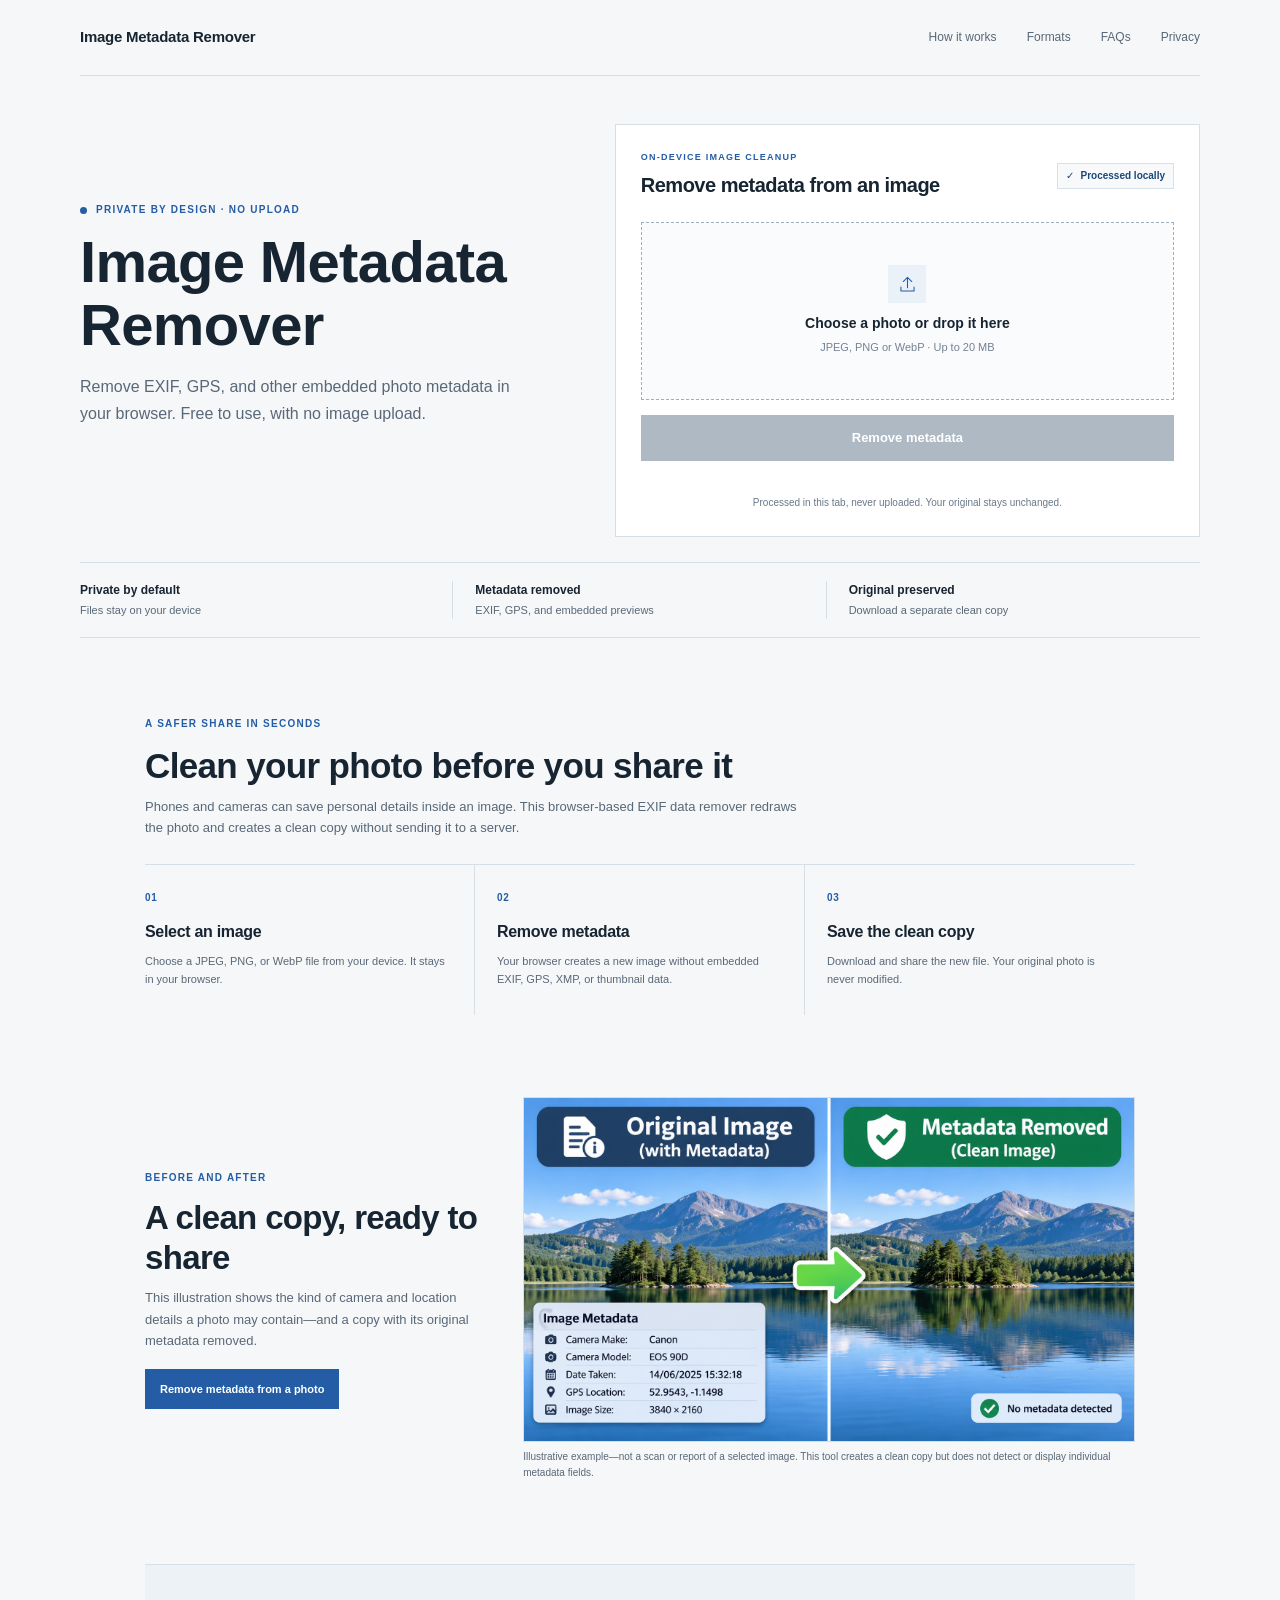
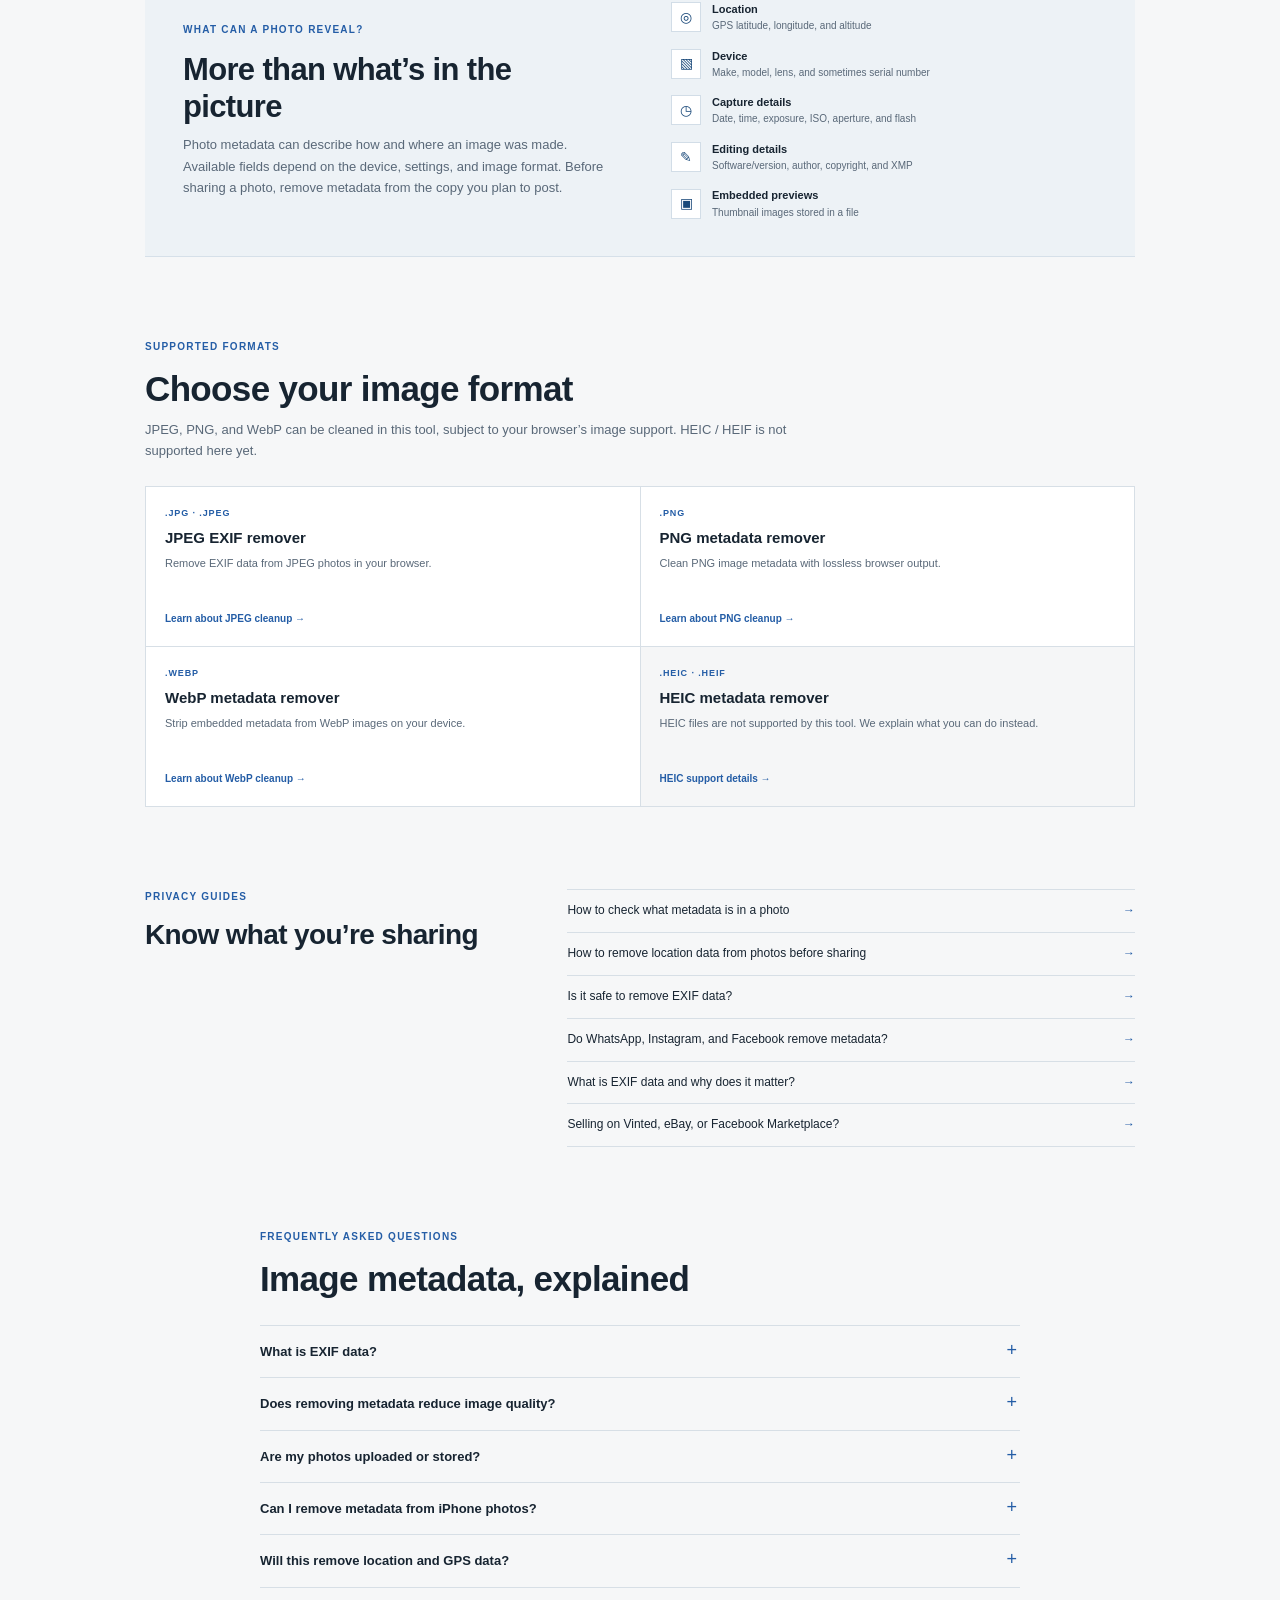
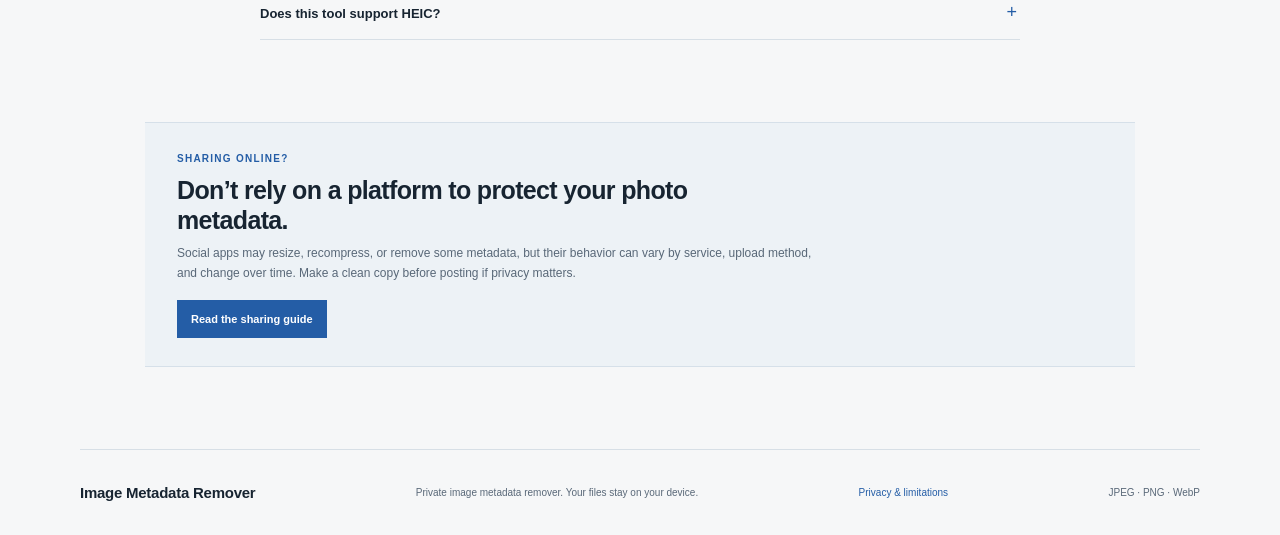
==== index.html @ 54ff292c "first commit" ====
<!doctype html>
<html lang="en">
<head>
  <meta charset="utf-8">
  <meta name="viewport" content="width=device-width, initial-scale=1">
  <meta name="description" content="Remove metadata from photos in your browser. This free image metadata remover processes JPEG, PNG and WebP files on your device—no upload required.">
  <meta name="theme-color" content="#f4f6f8">
  <title>Image Metadata Remover — Remove EXIF Data Privately</title>
  <link rel="canonical" href="https://imagemetadataremover.tools/">
  <link rel="icon" href="favicon.ico" type="image/x-icon">
  <link rel="stylesheet" href="styles.css">
  <script type="application/ld+json">
  {
    "@context": "https://schema.org",
    "@type": "FAQPage",
    "mainEntity": [
      {
        "@type": "Question",
        "name": "What is EXIF data?",
        "acceptedAnswer": {
          "@type": "Answer",
          "text": "EXIF (Exchangeable Image File Format) is information saved inside many photos by a camera or phone. It may include the date and time a photo was taken, camera settings, device model, and sometimes GPS location."
        }
      },
      {
        "@type": "Question",
        "name": "Does removing metadata reduce image quality?",
        "acceptedAnswer": {
          "@type": "Answer",
          "text": "PNG output is lossless. JPEG and WebP are re-encoded by your browser and may lose some quality; choose a higher quality setting to reduce that change. Your original file is not altered."
        }
      },
      {
        "@type": "Question",
        "name": "Are my photos uploaded or stored?",
        "acceptedAnswer": {
          "@type": "Answer",
          "text": "No. The image is decoded and re-encoded locally in your browser. This site does not send the selected image to an image-processing server."
        }
      },
      {
        "@type": "Question",
        "name": "Can I remove metadata from iPhone photos?",
        "acceptedAnswer": {
          "@type": "Answer",
          "text": "JPEG and PNG photos from an iPhone are supported. Many newer iPhone photos use HEIC / HEIF, which this tool cannot process. We do not accept those files or upload them for conversion."
        }
      },
      {
        "@type": "Question",
        "name": "Will this remove location and GPS data?",
        "acceptedAnswer": {
          "@type": "Answer",
          "text": "The clean output is newly created from the image pixels, so the original embedded EXIF and GPS fields are not carried over. The image’s visible content is retained."
        }
      },
      {
        "@type": "Question",
        "name": "Does this tool support HEIC?",
        "acceptedAnswer": {
          "@type": "Answer",
          "text": "No. HEIC / HEIF decoding and encoding are not included. The tool supports JPEG, PNG, and WebP only when your browser can decode and encode them."
        }
      }
    ]
  }
  </script>
  <script src="app.js" defer></script>
</head>
<body>
  <a class="skip-link" href="#main">Skip to content</a>
  <header class="site-header">
    <a class="brand" href="/" aria-label="Image Metadata Remover home">
      <span>Image Metadata Remover</span>
    </a>
    <nav aria-label="Main navigation">
      <a href="#how-it-works">How it works</a>
      <a href="#formats">Formats</a>
      <a href="#faqs">FAQs</a>
      <a href="/privacy/">Privacy</a>
    </nav>
  </header>

  <main id="main">
    <section class="hero">
      <p class="eyebrow"><span class="privacy-dot"></span> Private by design · No upload</p>
      <h1>Image Metadata Remover</h1>
      <p class="hero-copy">Remove EXIF, GPS, and other embedded photo metadata in your browser. Free to use, with no image upload.</p>
    </section>

    <section class="tool-card" id="tool" aria-labelledby="tool-heading">
      <div class="tool-heading">
        <div>
          <p class="eyebrow">On-device image cleanup</p>
          <h2 id="tool-heading">Remove metadata from an image</h2>
        </div>
        <span class="local-badge"><span aria-hidden="true">✓</span> Processed locally</span>
      </div>

      <label class="drop-zone" id="drop-zone" for="image-file">
        <span class="upload-icon" aria-hidden="true">
          <svg viewBox="0 0 32 32" focusable="false"><path d="M16 21V5m0 0L9.5 11.5M16 5l6.5 6.5M6 20v6h20v-6"/></svg>
        </span>
        <span class="drop-title">Choose a photo or drop it here</span>
        <span class="drop-caption">JPEG, PNG or WebP · Up to 20 MB</span>
        <input id="image-file" type="file" accept="image/jpeg,image/png,image/webp,.jpg,.jpeg,.png,.webp">
      </label>

      <div class="file-summary" id="file-summary" hidden>
        <div class="file-icon" aria-hidden="true">IMG</div>
        <div class="file-details">
          <strong id="file-name"></strong>
          <span id="file-info"></span>
        </div>
        <button class="text-button" type="button" id="remove-file" aria-label="Remove selected image">Remove</button>
      </div>

      <div class="quality-control" id="quality-control" hidden>
        <label for="quality">JPEG / WebP output quality <output id="quality-value" for="quality">92%</output></label>
        <input id="quality" type="range" min="60" max="100" value="92">
        <p>Higher quality usually means a larger file. PNG output is lossless and ignores this setting.</p>
      </div>

      <button class="primary-button" type="button" id="clean-button" disabled>Remove metadata</button>
      <p class="status-message" id="status-message" role="status" aria-live="polite"></p>
      <p class="privacy-note">Processed in this tab, never uploaded. Your original stays unchanged.</p>
    </section>

    <section class="trust-strip" aria-label="Privacy and file handling">
      <div><strong>Private by default</strong><span>Files stay on your device</span></div>
      <div><strong>Metadata removed</strong><span>EXIF, GPS, and embedded previews</span></div>
      <div><strong>Original preserved</strong><span>Download a separate clean copy</span></div>
    </section>

    <section class="content-section" id="how-it-works">
      <div class="section-intro">
        <p class="eyebrow">A safer share in seconds</p>
        <h2>Clean your photo before you share it</h2>
        <p>Phones and cameras can save personal details inside an image. This browser-based EXIF data remover redraws the photo and creates a clean copy without sending it to a server.</p>
      </div>
      <div class="steps-grid">
        <article class="step-card"><span class="step-number">01</span><h3>Select an image</h3><p>Choose a JPEG, PNG, or WebP file from your device. It stays in your browser.</p></article>
        <article class="step-card"><span class="step-number">02</span><h3>Remove metadata</h3><p>Your browser creates a new image without embedded EXIF, GPS, XMP, or thumbnail data.</p></article>
        <article class="step-card"><span class="step-number">03</span><h3>Save the clean copy</h3><p>Download and share the new file. Your original photo is never modified.</p></article>
      </div>
    </section>

    <section class="example-section" aria-labelledby="example-heading">
      <div class="example-copy">
        <p class="eyebrow">Before and after</p>
        <h2 id="example-heading">A clean copy, ready to share</h2>
        <p>This illustration shows the kind of camera and location details a photo may contain—and a copy with its original metadata removed.</p>
        <a class="secondary-button" href="/#tool">Remove metadata from a photo</a>
      </div>
      <figure class="example-figure">
        <img src="images/before-after-image-metadata.png" alt="Illustration comparing an original landscape photo with camera and GPS metadata to a clean copy marked metadata removed." loading="lazy" decoding="async">
        <figcaption>Illustrative example—not a scan or report of a selected image. This tool creates a clean copy but does not detect or display individual metadata fields.</figcaption>
      </figure>
    </section>

    <section class="metadata-section">
      <div class="metadata-copy">
        <p class="eyebrow">What can a photo reveal?</p>
        <h2>More than what’s in the picture</h2>
        <p>Photo metadata can describe how and where an image was made. Available fields depend on the device, settings, and image format. Before sharing a photo, remove metadata from the copy you plan to post.</p>
      </div>
      <ul class="metadata-list">
        <li><span class="metadata-symbol">◎</span><span><strong>Location</strong><small>GPS latitude, longitude, and altitude</small></span></li>
        <li><span class="metadata-symbol">▧</span><span><strong>Device</strong><small>Make, model, lens, and sometimes serial number</small></span></li>
        <li><span class="metadata-symbol">◷</span><span><strong>Capture details</strong><small>Date, time, exposure, ISO, aperture, and flash</small></span></li>
        <li><span class="metadata-symbol">✎</span><span><strong>Editing details</strong><small>Software/version, author, copyright, and XMP</small></span></li>
        <li><span class="metadata-symbol">▣</span><span><strong>Embedded previews</strong><small>Thumbnail images stored in a file</small></span></li>
      </ul>
    </section>

    <section class="content-section formats-section" id="formats">
      <div class="section-intro">
        <p class="eyebrow">Supported formats</p>
        <h2>Choose your image format</h2>
        <p>JPEG, PNG, and WebP can be cleaned in this tool, subject to your browser’s image support. HEIC / HEIF is not supported here yet.</p>
      </div>
      <div class="format-grid">
        <a class="format-card" href="/pages/jpeg-exif-remover/"><span class="format-label">.JPG · .JPEG</span><strong>JPEG EXIF remover</strong><span>Remove EXIF data from JPEG photos in your browser.</span><span class="card-link">Learn about JPEG cleanup →</span></a>
        <a class="format-card" href="/pages/png-metadata-remover/"><span class="format-label">.PNG</span><strong>PNG metadata remover</strong><span>Clean PNG image metadata with lossless browser output.</span><span class="card-link">Learn about PNG cleanup →</span></a>
        <a class="format-card" href="/pages/webp-metadata-remover/"><span class="format-label">.WEBP</span><strong>WebP metadata remover</strong><span>Strip embedded metadata from WebP images on your device.</span><span class="card-link">Learn about WebP cleanup →</span></a>
        <a class="format-card format-card-muted" href="/pages/heic-metadata-remover/"><span class="format-label">.HEIC · .HEIF</span><strong>HEIC metadata remover</strong><span>HEIC files are not supported by this tool. We explain what you can do instead.</span><span class="card-link">HEIC support details →</span></a>
      </div>
    </section>

    <section class="guides-section">
      <div class="section-intro">
        <p class="eyebrow">Privacy guides</p>
        <h2>Know what you’re sharing</h2>
      </div>
      <div class="guide-links">
        <a href="/guides/check-photo-metadata/">How to check what metadata is in a photo <span>→</span></a>
        <a href="/guides/remove-location-from-photos/">How to remove location data from photos before sharing <span>→</span></a>
        <a href="/guides/is-it-safe-to-remove-exif/">Is it safe to remove EXIF data? <span>→</span></a>
        <a href="/guides/social-media-metadata/">Do WhatsApp, Instagram, and Facebook remove metadata? <span>→</span></a>
        <a href="/guides/what-is-exif-data/">What is EXIF data and why does it matter? <span>→</span></a>
        <a href="/guides/marketplace-photo-privacy/">Selling on Vinted, eBay, or Facebook Marketplace? <span>→</span></a>
      </div>
    </section>

    <section class="faq-section" id="faqs">
      <div class="section-intro">
        <p class="eyebrow">Frequently asked questions</p>
        <h2>Image metadata, explained</h2>
      </div>
      <div class="faq-list">
        <details><summary>What is EXIF data?</summary><p>EXIF (Exchangeable Image File Format) is information saved inside many photos by a camera or phone. It may include the date and time a photo was taken, camera settings, device model, and sometimes GPS location.</p></details>
        <details><summary>Does removing metadata reduce image quality?</summary><p>PNG output is lossless. JPEG and WebP are re-encoded by your browser and may lose some quality; choose a higher quality setting to reduce that change. Your original file is not altered.</p></details>
        <details><summary>Are my photos uploaded or stored?</summary><p>No. The image is decoded and re-encoded locally in your browser. This site does not send the selected image to an image-processing server.</p></details>
        <details><summary>Can I remove metadata from iPhone photos?</summary><p>JPEG and PNG photos from an iPhone are supported. Many newer iPhone photos use HEIC / HEIF, which this tool cannot process. We do not accept those files or upload them for conversion.</p></details>
        <details><summary>Will this remove location and GPS data?</summary><p>The clean output is newly created from the image pixels, so the original embedded EXIF and GPS fields are not carried over. The image’s visible content is retained.</p></details>
        <details><summary>Does this tool support HEIC?</summary><p>No. HEIC / HEIF decoding and encoding are not included. The tool supports JPEG, PNG, and WebP only when your browser can decode and encode them.</p></details>
      </div>
    </section>

    <section class="social-note">
      <p class="eyebrow">Sharing online?</p>
      <h2>Don’t rely on a platform to protect your photo metadata.</h2>
      <p>Social apps may resize, recompress, or remove some metadata, but their behavior can vary by service, upload method, and change over time. Make a clean copy before posting if privacy matters.</p>
      <a class="secondary-button" href="/guides/social-media-metadata/">Read the sharing guide</a>
    </section>
  </main>

  <footer class="site-footer">
    <a class="brand" href="/"><span>Image Metadata Remover</span></a>
    <p>Private image metadata remover. Your files stay on your device.</p>
    <a href="/privacy/">Privacy &amp; limitations</a>
    <span class="footer-formats">JPEG · PNG · WebP</span>
  </footer>
</body>
</html>
---- styles.css ----
:root {
  color-scheme: light;
  --ink: #172431;
  --muted: #596878;
  --accent: #245da6;
  --accent-dark: #194879;
  --accent-soft: #eaf1f8;
  --paper: #f6f7f8;
  --line: #d7dfe6;
  --white: #fff;
  font-family: "Segoe UI", Arial, sans-serif;
  font-synthesis: none;
  text-rendering: optimizeLegibility;
}

* { box-sizing: border-box; }
[hidden] { display: none !important; }

body {
  margin: 0;
  color: var(--ink);
  background: var(--paper);
  font-size: 15px;
  line-height: 1.65;
}

a { color: inherit; }
button, input { font: inherit; }

.skip-link {
  position: absolute;
  z-index: 5;
  top: -60px;
  left: 16px;
  padding: 10px 14px;
  background: var(--white);
}
.skip-link:focus { top: 12px; }

.site-header, .site-footer {
  width: min(1120px, calc(100% - 48px));
  margin: 0 auto;
  display: flex;
  align-items: center;
  justify-content: space-between;
}
.site-header {
  min-height: 76px;
  border-bottom: 1px solid var(--line);
}
.brand {
  display: inline-flex;
  align-items: center;
  color: var(--ink);
  font-size: 15px;
  font-weight: 700;
  letter-spacing: -.25px;
  text-decoration: none;
}
.site-header nav { display: flex; gap: 30px; }
.site-header nav a {
  color: var(--muted);
  font-size: 12px;
  text-decoration: none;
}
.site-header nav a:hover, .guide-links a:hover { color: var(--accent); }

h1, h2, h3, p { margin-top: 0; }
h1, h2, h3 { letter-spacing: -.65px; }

main:not(.subpage-main) {
  display: grid;
  width: min(1120px, calc(100% - 48px));
  margin: 0 auto;
  padding-top: 26px;
  grid-template-columns: minmax(0, .9fr) minmax(0, 1.1fr);
  column-gap: 56px;
}
.hero {
  grid-column: 1;
  align-self: center;
  width: auto;
  margin: 20px 0 30px;
  text-align: left;
}
.eyebrow {
  margin: 0 0 12px;
  color: var(--accent);
  font-size: 10px;
  font-weight: 700;
  letter-spacing: 1.25px;
  text-transform: uppercase;
}
.hero .eyebrow { display: flex; align-items: center; gap: 9px; }
.privacy-dot {
  width: 7px;
  height: 7px;
  border-radius: 50%;
  background: var(--accent);
}
h1 {
  max-width: 470px;
  margin-bottom: 18px;
  font-size: clamp(40px, 4.7vw, 58px);
  font-weight: 700;
  line-height: 1.08;
}
.hero-copy { max-width: 440px; margin: 0; color: var(--muted); font-size: 16px; }

.tool-card {
  grid-column: 2;
  grid-row: 1;
  width: auto;
  margin: 22px 0 0;
  padding: 25px;
  border: 1px solid var(--line);
  background: var(--white);
}
.tool-heading { display: flex; justify-content: space-between; align-items: center; gap: 16px; margin-bottom: 20px; }
.tool-heading .eyebrow { margin-bottom: 4px; font-size: 9px; }
.tool-heading h2 { margin: 0; font-size: 20px; letter-spacing: -.5px; }
.local-badge {
  padding: 4px 8px;
  border: 1px solid #d5e0eb;
  color: var(--accent-dark);
  background: #f7f9fb;
  font-size: 10px;
  font-weight: 600;
  white-space: nowrap;
}
.local-badge span { padding-right: 4px; }
.drop-zone {
  position: relative;
  display: flex;
  min-height: 178px;
  flex-direction: column;
  align-items: center;
  justify-content: center;
  border: 1px dashed #9eafbf;
  background: #fafbfd;
  cursor: pointer;
  transition: background .15s, border-color .15s;
}
.drop-zone:hover, .drop-zone.dragging { border-color: var(--accent); background: #f3f7fb; }
.drop-zone:focus-within { outline: 2px solid #86a9d0; outline-offset: 3px; }
.drop-zone input { position: absolute; width: 1px; height: 1px; overflow: hidden; clip: rect(0, 0, 0, 0); }
.upload-icon {
  display: grid;
  width: 38px;
  height: 38px;
  margin-bottom: 9px;
  place-items: center;
  color: var(--accent);
  background: var(--accent-soft);
}
.upload-icon svg { width: 21px; fill: none; stroke: currentColor; stroke-linecap: round; stroke-linejoin: round; stroke-width: 1.6; }
.drop-title { font-size: 14px; font-weight: 600; }
.drop-caption { margin-top: 3px; color: #748292; font-size: 11px; }

.file-summary {
  display: flex;
  align-items: center;
  gap: 12px;
  margin-top: 14px;
  padding: 11px;
  border: 1px solid var(--line);
}
.file-icon { display: grid; width: 36px; height: 36px; flex: 0 0 auto; place-items: center; color: var(--accent-dark); background: var(--accent-soft); font-size: 9px; font-weight: 700; }
.file-details { display: flex; min-width: 0; flex: 1; flex-direction: column; }
.file-details strong { overflow: hidden; font-size: 12px; text-overflow: ellipsis; white-space: nowrap; }
.file-details span { color: var(--muted); font-size: 10px; }
.text-button { padding: 6px 8px; border: 0; color: var(--muted); background: transparent; cursor: pointer; font-size: 11px; }
.text-button:hover { color: #9c3434; }
.quality-control { margin: 17px 0 5px; }
.quality-control label { display: flex; justify-content: space-between; font-size: 11px; font-weight: 600; }
.quality-control output { color: var(--accent); }
.quality-control input { width: 100%; margin: 9px 0 0; accent-color: var(--accent); }
.quality-control p { margin: 0; color: #748292; font-size: 10px; }
.primary-button, .secondary-button {
  display: inline-flex;
  align-items: center;
  justify-content: center;
  border: 1px solid var(--accent);
  background: var(--accent);
  color: white;
  font-size: 13px;
  font-weight: 600;
  text-decoration: none;
  cursor: pointer;
  transition: background .15s, border-color .15s;
}
.primary-button { width: 100%; min-height: 46px; margin-top: 15px; }
.primary-button:hover:not(:disabled), .secondary-button:hover { border-color: var(--accent-dark); background: var(--accent-dark); }
.primary-button:disabled { border-color: #aeb9c4; background: #aeb9c4; cursor: not-allowed; }
.status-message { min-height: 19px; margin: 8px 0 0; color: var(--accent-dark); text-align: center; font-size: 11px; }
.status-message.error { color: #a13838; }
.privacy-note { margin: 7px 0 0; color: #687889; text-align: center; font-size: 10px; }

.trust-strip {
  grid-column: 1 / -1;
  display: grid;
  width: 100%;
  margin: 25px 0 78px;
  padding: 18px 0;
  border-top: 1px solid var(--line);
  border-bottom: 1px solid var(--line);
  grid-template-columns: repeat(3, 1fr);
}
.trust-strip > div { display: flex; flex-direction: column; padding: 0 22px; border-right: 1px solid var(--line); }
.trust-strip > div:first-child { padding-left: 0; }
.trust-strip > div:last-child { padding-right: 0; border-right: 0; }
.trust-strip strong { font-size: 12px; font-weight: 600; }
.trust-strip > div > span:last-child { color: var(--muted); font-size: 11px; }

.content-section, .metadata-section, .guides-section, .faq-section, .social-note, .format-detail {
  grid-column: 1 / -1;
  width: min(990px, 100%);
  margin: 0 auto 82px;
}
.section-intro { max-width: 670px; margin: 0 0 25px; text-align: left; }
.section-intro h2, .metadata-copy h2, .social-note h2, .format-detail h1 { margin-bottom: 9px; font-size: clamp(27px, 3.5vw, 35px); line-height: 1.2; }
.section-intro > p:last-child, .metadata-copy > p:last-child { margin-bottom: 0; color: var(--muted); font-size: 13px; }
.steps-grid { display: grid; border-top: 1px solid var(--line); grid-template-columns: repeat(3, 1fr); }
.step-card { min-height: 150px; padding: 19px 22px 12px 0; border: 0; border-right: 1px solid var(--line); background: transparent; }
.step-card + .step-card { padding-left: 22px; }
.step-card:last-child { border-right: 0; }
.step-number { color: var(--accent); font-size: 10px; font-weight: 700; letter-spacing: .8px; }
.step-card h3 { margin: 11px 0 6px; font-size: 16px; letter-spacing: -.3px; }
.step-card p { margin: 0; color: var(--muted); font-size: 11px; }

.example-section {
  grid-column: 1 / -1;
  display: grid;
  width: min(990px, 100%);
  margin: 0 auto 82px;
  align-items: center;
  grid-template-columns: .72fr 1.28fr;
  gap: 34px;
}
.example-copy h2 { margin-bottom: 10px; font-size: clamp(26px, 3.2vw, 33px); line-height: 1.2; }
.example-copy > p:not(.eyebrow) { margin-bottom: 17px; color: var(--muted); font-size: 13px; }
.example-copy .secondary-button { min-height: 40px; padding: 0 14px; }
.example-figure { margin: 0; }
.example-figure img { display: block; width: 100%; height: auto; border: 1px solid var(--line); }
.example-figure figcaption { margin-top: 7px; color: var(--muted); font-size: 10px; }

.metadata-section {
  display: grid;
  align-items: center;
  grid-template-columns: 1fr 1fr;
  gap: 62px;
  padding: 35px 38px;
  border-top: 1px solid #d6e0e9;
  border-bottom: 1px solid #d6e0e9;
  background: #edf2f6;
}
.metadata-copy h2 { font-size: 31px; }
.metadata-list { display: grid; gap: 12px; margin: 0; padding: 0; list-style: none; }
.metadata-list li { display: flex; align-items: center; gap: 11px; }
.metadata-symbol { display: grid; width: 30px; height: 30px; flex: 0 0 auto; place-items: center; border: 1px solid #d2dde7; color: var(--accent-dark); background: white; font-size: 14px; }
.metadata-list li span:last-child { display: flex; flex-direction: column; }
.metadata-list strong { font-size: 11px; }
.metadata-list small { color: var(--muted); font-size: 10px; }

.format-grid { display: grid; border-top: 1px solid var(--line); border-left: 1px solid var(--line); grid-template-columns: repeat(2, 1fr); }
.format-card { display: flex; min-height: 160px; flex-direction: column; align-items: flex-start; padding: 19px; border-right: 1px solid var(--line); border-bottom: 1px solid var(--line); background: var(--white); text-decoration: none; transition: background .15s; }
.format-card:hover { background: #f2f6fa; }
.format-label { margin-bottom: 5px; color: var(--accent); font-size: 9px; font-weight: 700; letter-spacing: .9px; }
.format-card strong { font-size: 15px; }
.format-card > span:nth-last-child(2) { margin-top: 3px; color: var(--muted); font-size: 11px; }
.format-card .card-link { margin-top: auto; padding-top: 10px; color: var(--accent); font-size: 10px; font-weight: 600; }
.format-card-muted { background: #f5f6f7; }

.guides-section { display: grid; grid-template-columns: .8fr 1.2fr; gap: 44px; }
.guides-section .section-intro { margin: 0; }
.guides-section .section-intro h2 { font-size: 28px; }
.guide-links { display: grid; border-top: 1px solid var(--line); }
.guide-links a { display: flex; justify-content: space-between; gap: 20px; padding: 11px 0; border-bottom: 1px solid var(--line); font-size: 12px; text-decoration: none; }
.guide-links a span { color: var(--accent); }

.faq-section { max-width: 760px; }
.faq-list { border-top: 1px solid var(--line); }
.faq-list details { padding: 15px 0; border-bottom: 1px solid var(--line); }
.faq-list summary { position: relative; padding-right: 28px; cursor: pointer; font-size: 13px; font-weight: 600; list-style: none; }
.faq-list summary::-webkit-details-marker { display: none; }
.faq-list summary::after { position: absolute; right: 3px; content: "+"; color: var(--accent); font-size: 18px; font-weight: 400; line-height: 1; }
.faq-list details[open] summary::after { content: "−"; }
.faq-list details p { margin: 9px 26px 0 0; color: var(--muted); font-size: 12px; }

.social-note {
  padding: 28px 32px;
  border-top: 1px solid #d6e0e9;
  border-bottom: 1px solid #d6e0e9;
  background: #edf2f6;
}
.social-note .eyebrow { margin-bottom: 7px; }
.social-note h2 { max-width: 610px; font-size: 25px; }
.social-note > p:not(.eyebrow) { max-width: 650px; margin: 0 0 17px; color: var(--muted); font-size: 12px; }
.secondary-button { min-height: 38px; padding: 0 13px; font-size: 11px; }

.site-footer { min-height: 86px; border-top: 1px solid var(--line); }
.site-footer p, .footer-formats { margin: 0; color: var(--muted); font-size: 10px; }
.site-footer > a:not(.brand) { color: var(--accent); font-size: 10px; text-decoration: none; }
.site-footer > a:not(.brand):hover { text-decoration: underline; }

.subpage-main { width: min(1120px, calc(100% - 48px)); min-height: calc(100vh - 170px); margin: 0 auto; }
.breadcrumb { width: 100%; margin: 20px auto 0; color: var(--muted); font-size: 11px; }
.breadcrumb a { color: var(--accent); text-decoration: none; }
.format-detail { max-width: 770px; margin-top: 54px; }
.format-detail h1 { max-width: none; margin-top: 9px; font-size: clamp(32px, 4vw, 42px); }
.format-detail > p, .format-detail li { color: var(--muted); font-size: 14px; }
.format-detail h2 { margin: 28px 0 8px; font-size: 20px; letter-spacing: -.35px; }
.format-detail ul { padding-left: 21px; }
.format-detail .callout { margin: 22px 0; padding: 15px; border-left: 3px solid var(--accent); background: var(--accent-soft); color: var(--ink); font-size: 12px; }
.format-detail .primary-button { width: auto; min-height: 40px; padding: 0 14px; }
.unsupported .callout { border-left-color: #8c7442; background: #f1eee6; }

a:focus-visible, button:focus-visible, summary:focus-visible, input:focus-visible {
  outline: 2px solid #3977bd;
  outline-offset: 3px;
}

@media (max-width: 850px) {
  main:not(.subpage-main) { grid-template-columns: 1fr; column-gap: 0; }
  .hero { grid-column: 1; margin: 34px 0 17px; }
  h1 { max-width: 650px; font-size: clamp(38px, 8vw, 54px); }
  .hero-copy { max-width: 620px; }
  .tool-card { grid-column: 1; grid-row: auto; margin: 0; }
  .trust-strip { margin-bottom: 64px; }
}
@media (max-width: 700px) {
  .site-header, .site-footer, main:not(.subpage-main), .subpage-main { width: calc(100% - 32px); }
  .site-header { min-height: 76px; }
  .site-header nav { gap: 15px; }
  .site-header nav a { font-size: 11px; }
  .hero { margin-top: 30px; }
  .hero-copy { font-size: 14px; }
  .tool-card { padding: 19px; }
  .tool-heading { align-items: flex-start; gap: 10px; }
  .tool-heading h2 { font-size: 18px; }
  .local-badge { margin-top: 2px; padding: 4px 6px; font-size: 9px; }
  .trust-strip { padding: 14px 0; }
  .trust-strip > div { padding: 0 12px; }
  .trust-strip > div:first-child { padding-left: 0; }
  .trust-strip strong { font-size: 11px; }
  .trust-strip > div > span:last-child { font-size: 10px; }
  .steps-grid { grid-template-columns: 1fr; }
  .step-card, .step-card + .step-card { min-height: auto; padding: 15px 0; border-right: 0; border-bottom: 1px solid var(--line); }
  .step-card:last-child { border-bottom: 0; }
  .example-section { grid-template-columns: 1fr; gap: 18px; }
  .metadata-section { grid-template-columns: 1fr; gap: 22px; padding: 25px 20px; }
  .metadata-copy h2 { font-size: 27px; }
  .guides-section { grid-template-columns: 1fr; gap: 16px; }
  .guides-section .section-intro h2 { font-size: 25px; }
  .site-footer { flex-wrap: wrap; gap: 10px; padding: 16px 0; }
}
@media (max-width: 500px) {
  .site-header { align-items: flex-start; flex-direction: column; justify-content: center; gap: 5px; padding: 9px 0; }
  .brand { font-size: 14px; }
  .site-header nav { gap: 15px; }
  .site-header nav a { font-size: 10px; }
  .hero { margin-top: 25px; }
  h1 { font-size: 39px; }
  .tool-card { padding: 15px; }
  .tool-heading { flex-direction: column; }
  .drop-zone { min-height: 160px; }
  .trust-strip { grid-template-columns: 1fr; gap: 12px; }
  .trust-strip > div, .trust-strip > div:first-child { padding: 0; border-right: 0; }
  .trust-strip strong { font-size: 11px; }
  .trust-strip > div > span:last-child { font-size: 10px; }
  .format-grid { grid-template-columns: 1fr; }
  .social-note { padding: 23px 19px; }
  .social-note h2 { font-size: 22px; }
  .footer-formats { display: none; }
}
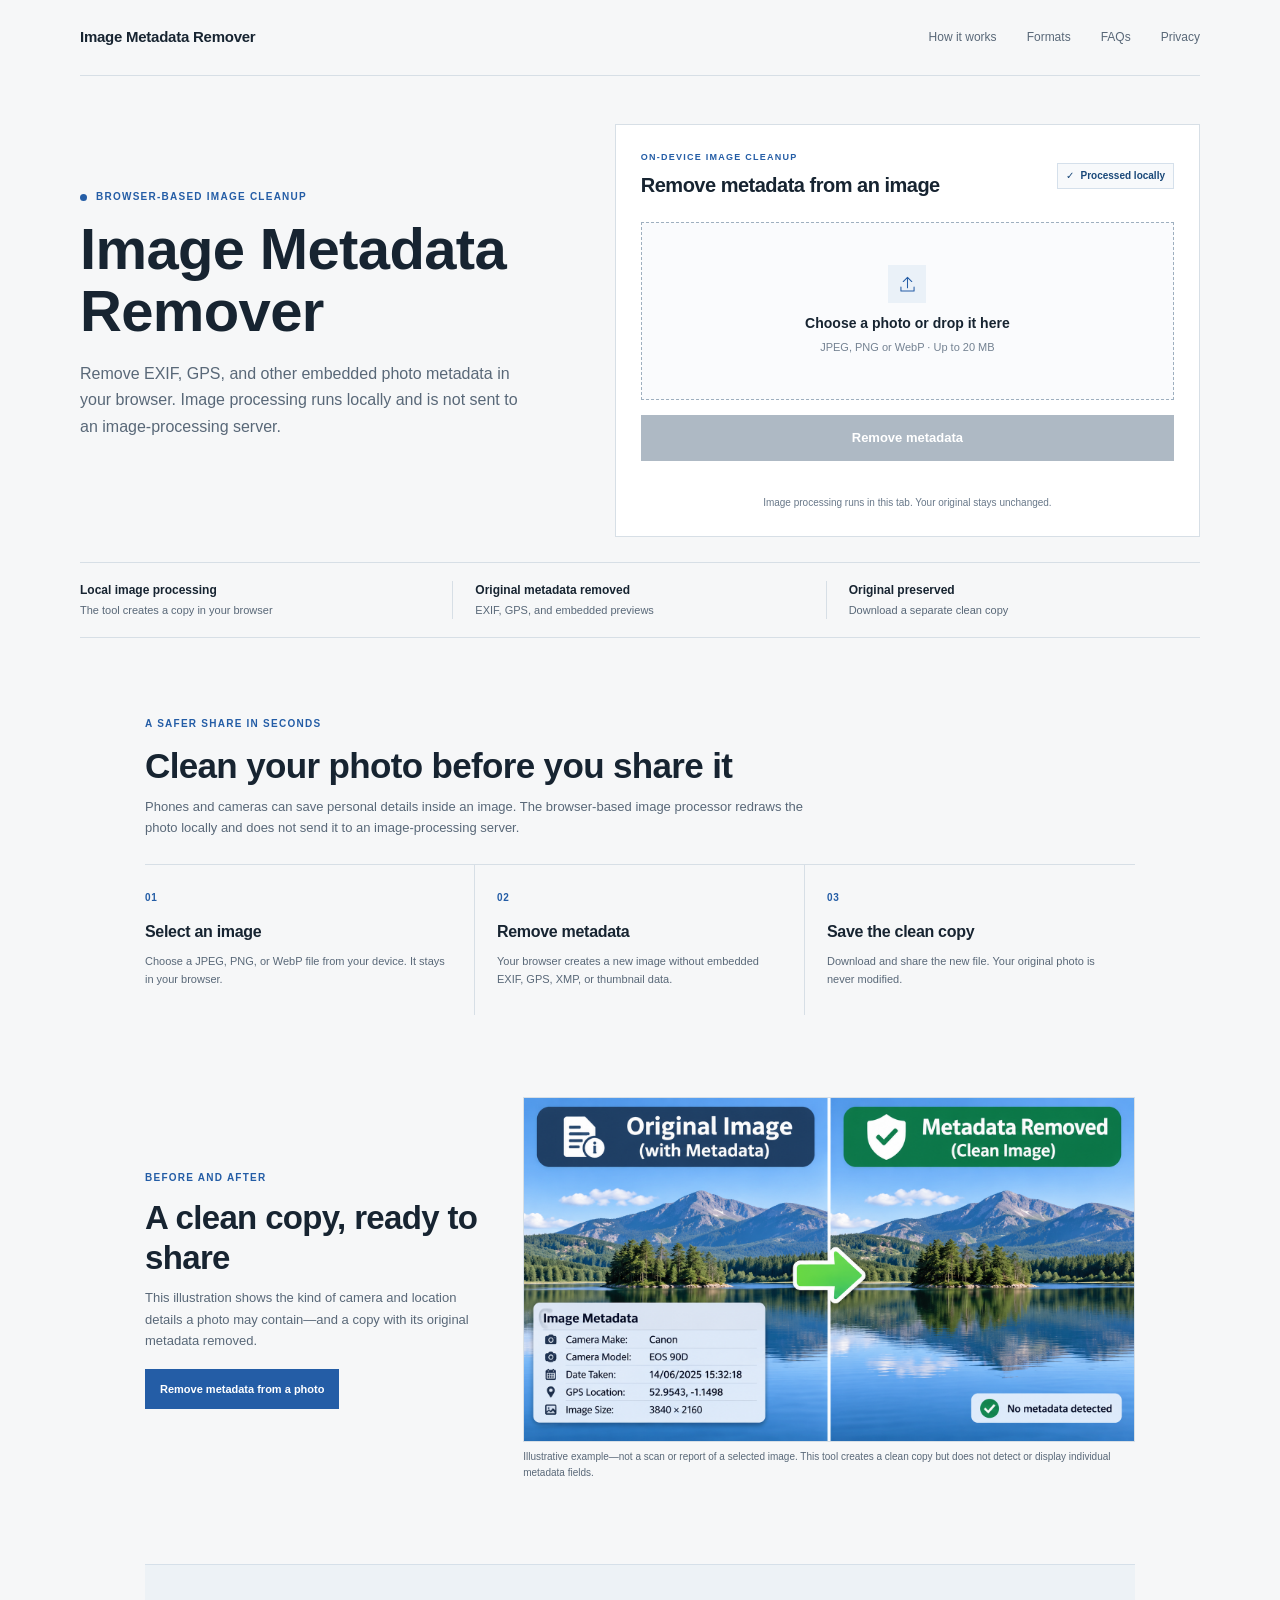
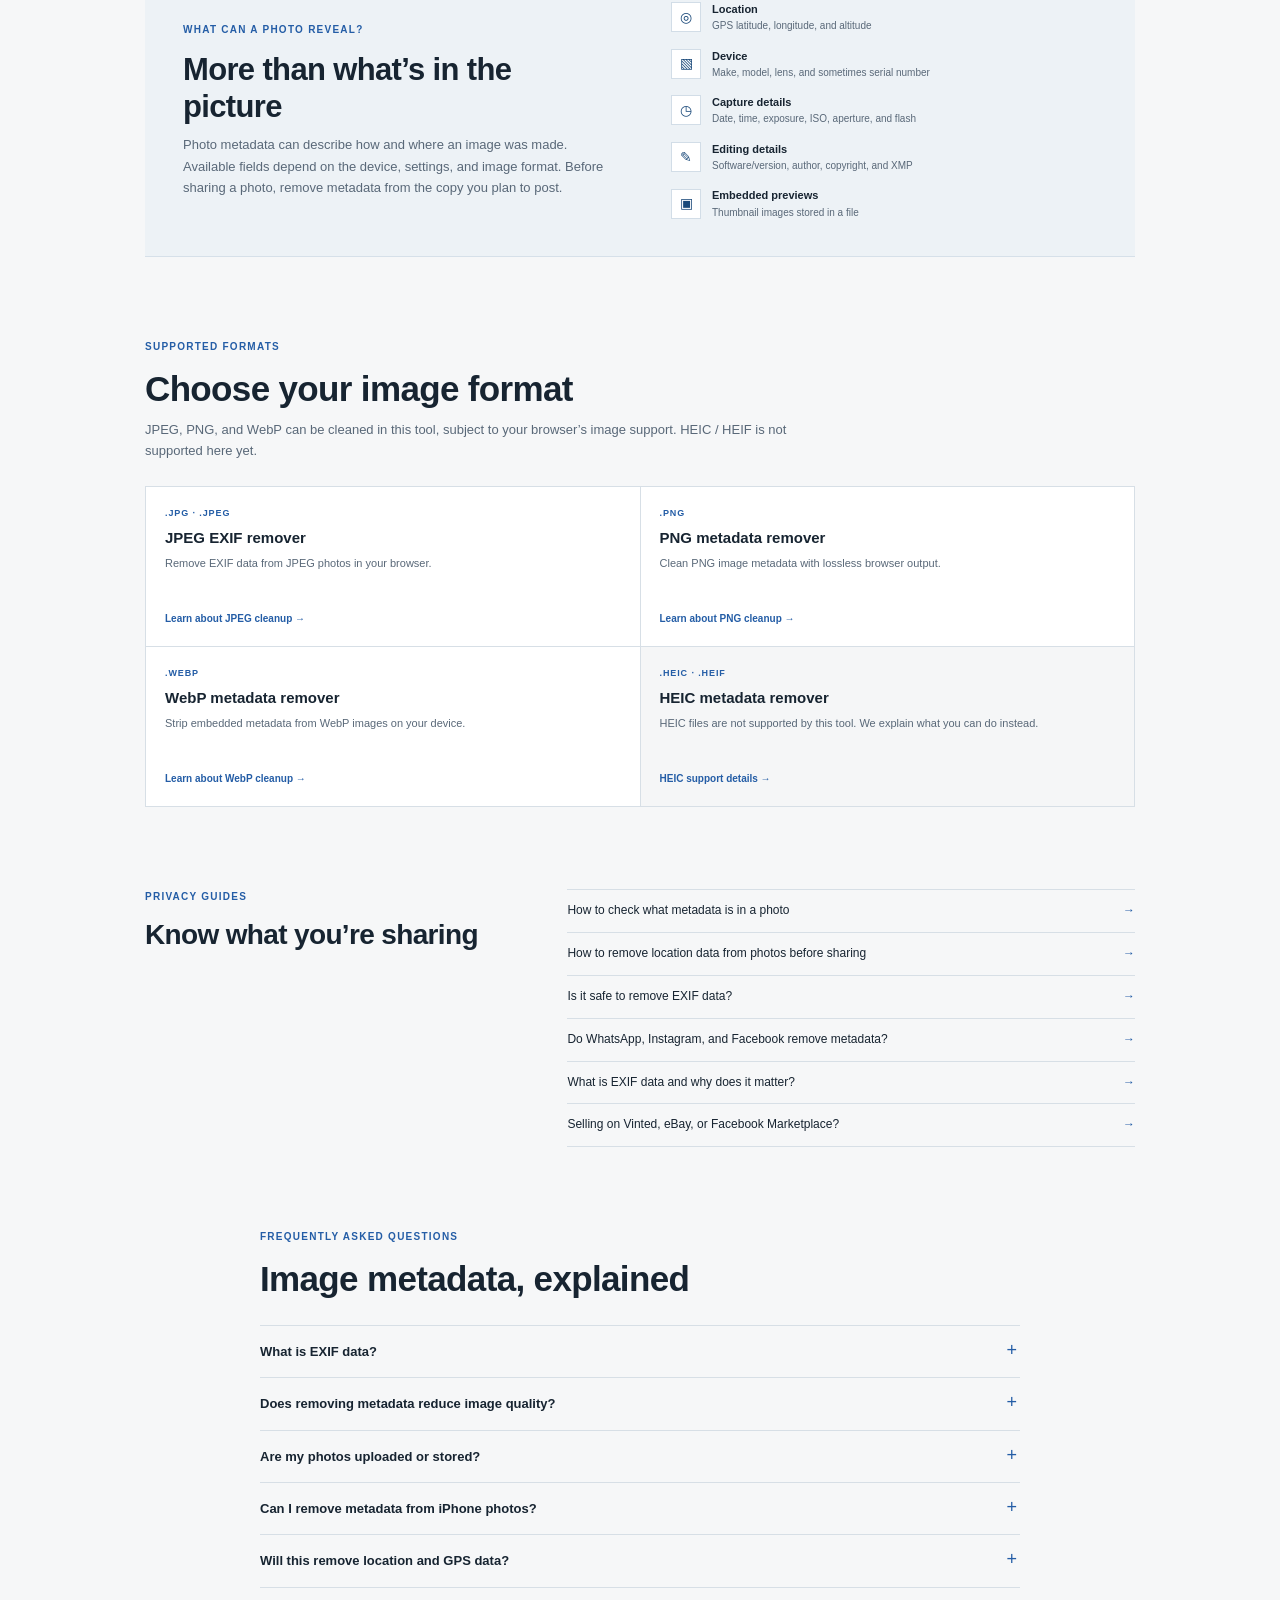
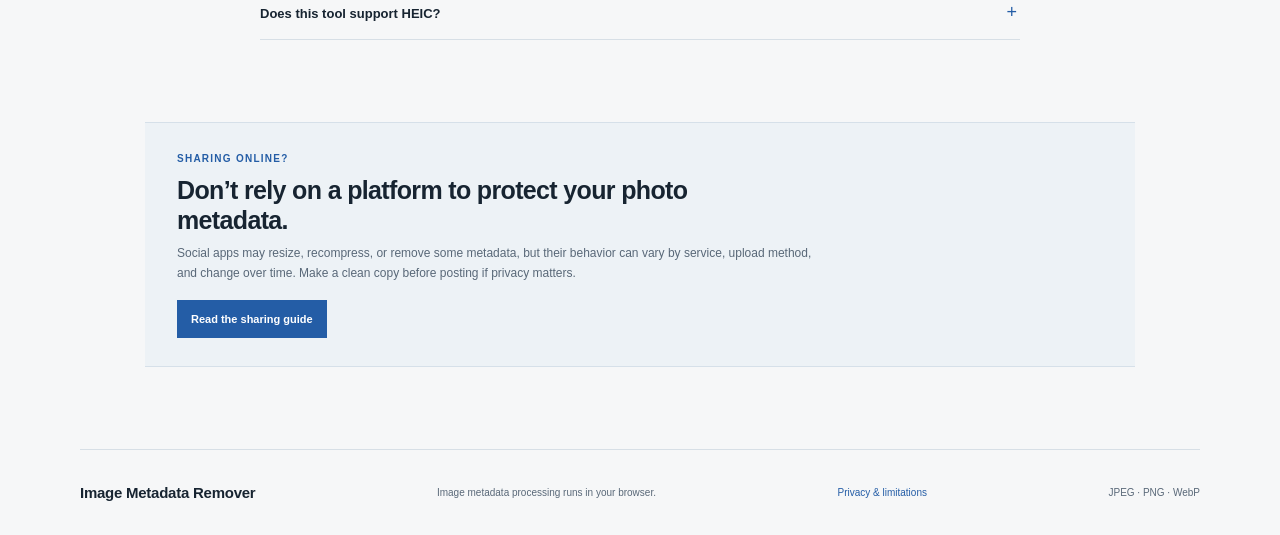
==== commit 09614751: "feat: add tracking" ====
--- a/index.html
+++ b/index.html
@@ -3,7 +3,7 @@
 <head>
   <meta charset="utf-8">
   <meta name="viewport" content="width=device-width, initial-scale=1">
-  <meta name="description" content="Remove metadata from photos in your browser. This free image metadata remover processes JPEG, PNG and WebP files on your device—no upload required.">
+  <meta name="description" content="Remove metadata from JPEG, PNG and WebP photos in your browser. Image processing runs locally on your device.">
   <meta name="theme-color" content="#f4f6f8">
   <title>Image Metadata Remover — Remove EXIF Data Privately</title>
   <link rel="canonical" href="https://imagemetadataremover.tools/">
@@ -35,7 +35,7 @@
         "name": "Are my photos uploaded or stored?",
         "acceptedAnswer": {
           "@type": "Answer",
-          "text": "No. The image is decoded and re-encoded locally in your browser. This site does not send the selected image to an image-processing server."
+          "text": "The image-processing code decodes and re-encodes the file locally and does not send it to an image-processing server."
         }
       },
       {
@@ -66,6 +66,7 @@
   }
   </script>
   <script src="app.js" defer></script>
+  <script src="https://analytics.ahrefs.com/analytics.js" data-key="3HFCD3iN6Rl4ziVeqMb22g" async></script>
 </head>
 <body>
   <a class="skip-link" href="#main">Skip to content</a>
@@ -83,9 +84,9 @@
 
   <main id="main">
     <section class="hero">
-      <p class="eyebrow"><span class="privacy-dot"></span> Private by design · No upload</p>
+      <p class="eyebrow"><span class="privacy-dot"></span> Browser-based image cleanup</p>
       <h1>Image Metadata Remover</h1>
-      <p class="hero-copy">Remove EXIF, GPS, and other embedded photo metadata in your browser. Free to use, with no image upload.</p>
+      <p class="hero-copy">Remove EXIF, GPS, and other embedded photo metadata in your browser. Image processing runs locally and is not sent to an image-processing server.</p>
     </section>
 
     <section class="tool-card" id="tool" aria-labelledby="tool-heading">
@@ -123,12 +124,12 @@
 
       <button class="primary-button" type="button" id="clean-button" disabled>Remove metadata</button>
       <p class="status-message" id="status-message" role="status" aria-live="polite"></p>
-      <p class="privacy-note">Processed in this tab, never uploaded. Your original stays unchanged.</p>
+      <p class="privacy-note">Image processing runs in this tab. Your original stays unchanged.</p>
     </section>
 
     <section class="trust-strip" aria-label="Privacy and file handling">
-      <div><strong>Private by default</strong><span>Files stay on your device</span></div>
-      <div><strong>Metadata removed</strong><span>EXIF, GPS, and embedded previews</span></div>
+      <div><strong>Local image processing</strong><span>The tool creates a copy in your browser</span></div>
+      <div><strong>Original metadata removed</strong><span>EXIF, GPS, and embedded previews</span></div>
       <div><strong>Original preserved</strong><span>Download a separate clean copy</span></div>
     </section>
 
@@ -136,7 +137,7 @@
       <div class="section-intro">
         <p class="eyebrow">A safer share in seconds</p>
         <h2>Clean your photo before you share it</h2>
-        <p>Phones and cameras can save personal details inside an image. This browser-based EXIF data remover redraws the photo and creates a clean copy without sending it to a server.</p>
+        <p>Phones and cameras can save personal details inside an image. The browser-based image processor redraws the photo locally and does not send it to an image-processing server.</p>
       </div>
       <div class="steps-grid">
         <article class="step-card"><span class="step-number">01</span><h3>Select an image</h3><p>Choose a JPEG, PNG, or WebP file from your device. It stays in your browser.</p></article>
@@ -210,7 +211,7 @@
       <div class="faq-list">
         <details><summary>What is EXIF data?</summary><p>EXIF (Exchangeable Image File Format) is information saved inside many photos by a camera or phone. It may include the date and time a photo was taken, camera settings, device model, and sometimes GPS location.</p></details>
         <details><summary>Does removing metadata reduce image quality?</summary><p>PNG output is lossless. JPEG and WebP are re-encoded by your browser and may lose some quality; choose a higher quality setting to reduce that change. Your original file is not altered.</p></details>
-        <details><summary>Are my photos uploaded or stored?</summary><p>No. The image is decoded and re-encoded locally in your browser. This site does not send the selected image to an image-processing server.</p></details>
+        <details><summary>Are my photos uploaded or stored?</summary><p>The image-processing code decodes and re-encodes the file locally and does not send it to an image-processing server.</p></details>
         <details><summary>Can I remove metadata from iPhone photos?</summary><p>JPEG and PNG photos from an iPhone are supported. Many newer iPhone photos use HEIC / HEIF, which this tool cannot process. We do not accept those files or upload them for conversion.</p></details>
         <details><summary>Will this remove location and GPS data?</summary><p>The clean output is newly created from the image pixels, so the original embedded EXIF and GPS fields are not carried over. The image’s visible content is retained.</p></details>
         <details><summary>Does this tool support HEIC?</summary><p>No. HEIC / HEIF decoding and encoding are not included. The tool supports JPEG, PNG, and WebP only when your browser can decode and encode them.</p></details>
@@ -227,7 +228,7 @@
 
   <footer class="site-footer">
     <a class="brand" href="/"><span>Image Metadata Remover</span></a>
-    <p>Private image metadata remover. Your files stay on your device.</p>
+    <p>Image metadata processing runs in your browser.</p>
     <a href="/privacy/">Privacy &amp; limitations</a>
     <span class="footer-formats">JPEG · PNG · WebP</span>
   </footer>
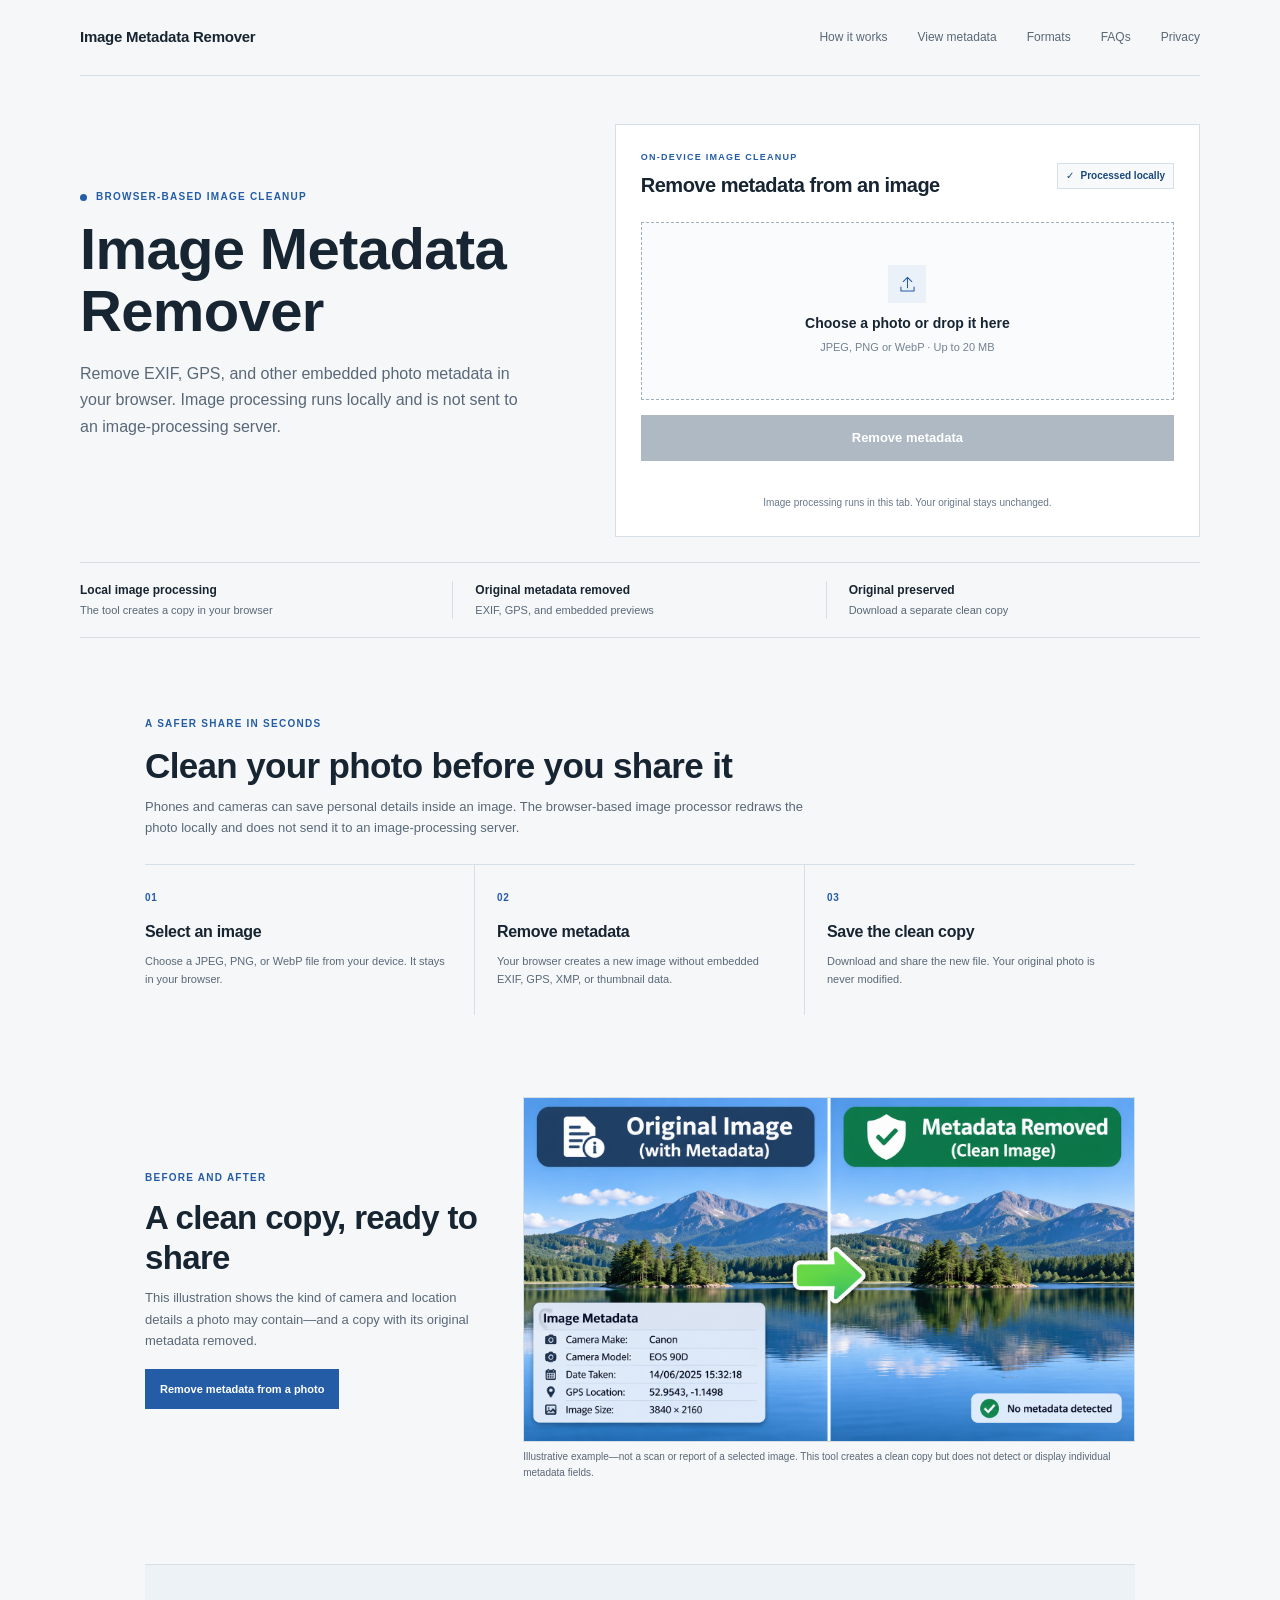
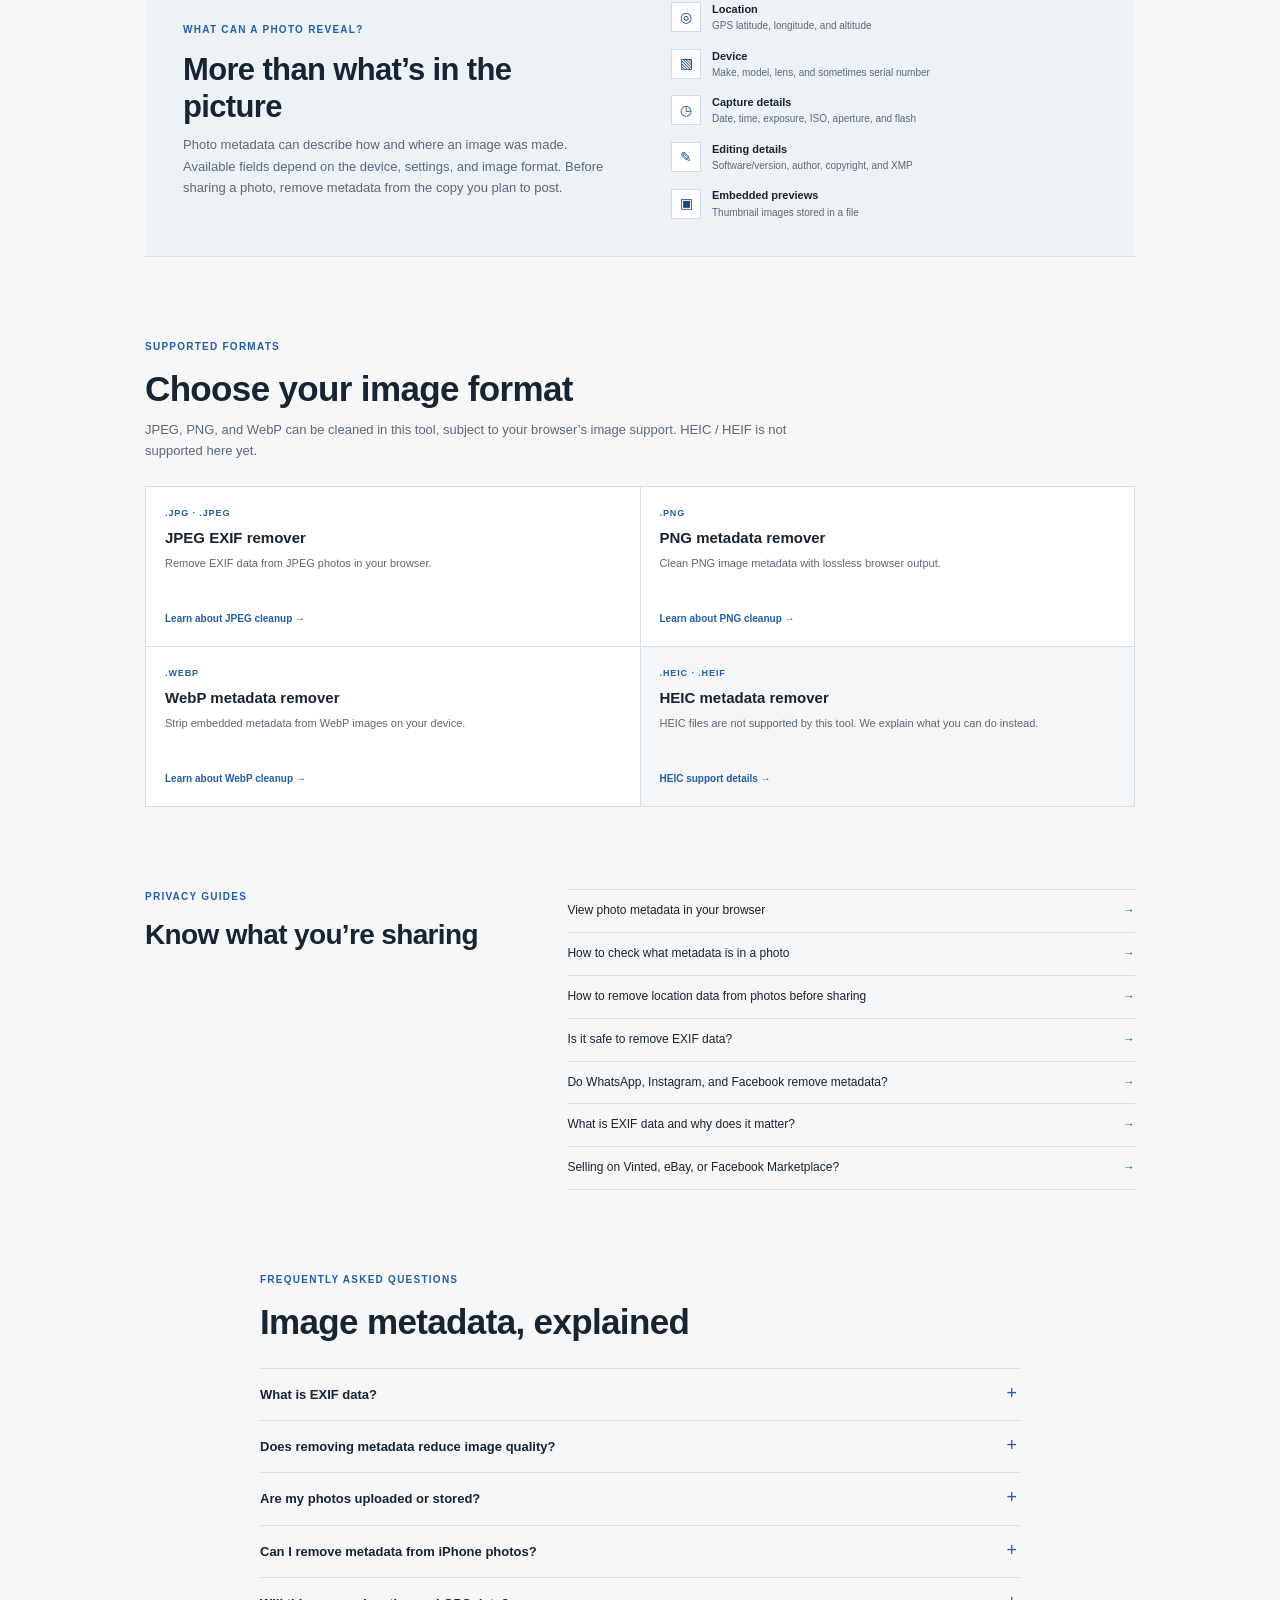
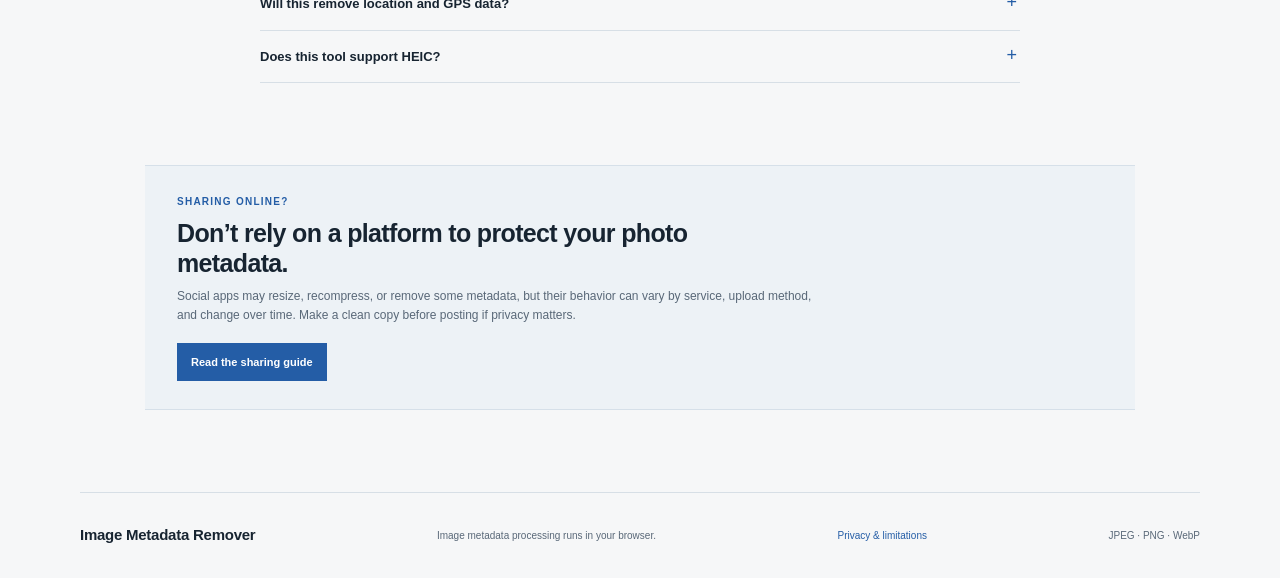
==== commit 2d2c4279: "feat: new improved articles" ====
--- a/index.html
+++ b/index.html
@@ -76,6 +76,7 @@
     </a>
     <nav aria-label="Main navigation">
       <a href="#how-it-works">How it works</a>
+      <a href="/metadata-viewer/">View metadata</a>
       <a href="#formats">Formats</a>
       <a href="#faqs">FAQs</a>
       <a href="/privacy/">Privacy</a>
@@ -194,6 +195,7 @@
         <h2>Know what you’re sharing</h2>
       </div>
       <div class="guide-links">
+        <a href="/metadata-viewer/">View photo metadata in your browser <span>→</span></a>
         <a href="/guides/check-photo-metadata/">How to check what metadata is in a photo <span>→</span></a>
         <a href="/guides/remove-location-from-photos/">How to remove location data from photos before sharing <span>→</span></a>
         <a href="/guides/is-it-safe-to-remove-exif/">Is it safe to remove EXIF data? <span>→</span></a>
--- a/styles.css
+++ b/styles.css
@@ -314,6 +314,24 @@
 .format-detail .callout { margin: 22px 0; padding: 15px; border-left: 3px solid var(--accent); background: var(--accent-soft); color: var(--ink); font-size: 12px; }
 .format-detail .primary-button { width: auto; min-height: 40px; padding: 0 14px; }
 .unsupported .callout { border-left-color: #8c7442; background: #f1eee6; }
+
+.metadata-viewer {
+  margin: 28px 0;
+  padding: 22px;
+  border: 1px solid var(--line);
+  background: var(--white);
+}
+.metadata-viewer h2 { margin-top: 0; }
+.metadata-file-label { display: block; margin-bottom: 7px; color: var(--ink); font-size: 12px; font-weight: 600; }
+.metadata-viewer input[type="file"] { display: block; width: 100%; padding: 11px; border: 1px solid var(--line); background: #fafbfd; font-size: 12px; }
+.metadata-results { margin-top: 22px; padding-top: 18px; border-top: 1px solid var(--line); }
+.metadata-results h3 { margin-bottom: 10px; font-size: 16px; }
+.metadata-results dl { display: grid; margin: 0; grid-template-columns: minmax(130px, .7fr) 1.3fr; }
+.metadata-results dt, .metadata-results dd { margin: 0; padding: 7px 9px; border-bottom: 1px solid #e8edf1; font-size: 12px; overflow-wrap: anywhere; }
+.metadata-results dt { color: var(--muted); font-weight: 600; }
+.metadata-results dd { color: var(--ink); }
+.metadata-results > p { margin: 14px 0; color: var(--muted); font-size: 11px; }
+.metadata-results .secondary-button { padding: 0 12px; }
 
 a:focus-visible, button:focus-visible, summary:focus-visible, input:focus-visible {
   outline: 2px solid #3977bd;
@@ -353,6 +371,10 @@
   .guides-section { grid-template-columns: 1fr; gap: 16px; }
   .guides-section .section-intro h2 { font-size: 25px; }
   .site-footer { flex-wrap: wrap; gap: 10px; padding: 16px 0; }
+  .metadata-viewer { padding: 16px; }
+  .metadata-results dl { grid-template-columns: 1fr; }
+  .metadata-results dt { padding-bottom: 2px; border-bottom: 0; }
+  .metadata-results dd { padding-top: 2px; }
 }
 @media (max-width: 500px) {
   .site-header { align-items: flex-start; flex-direction: column; justify-content: center; gap: 5px; padding: 9px 0; }
